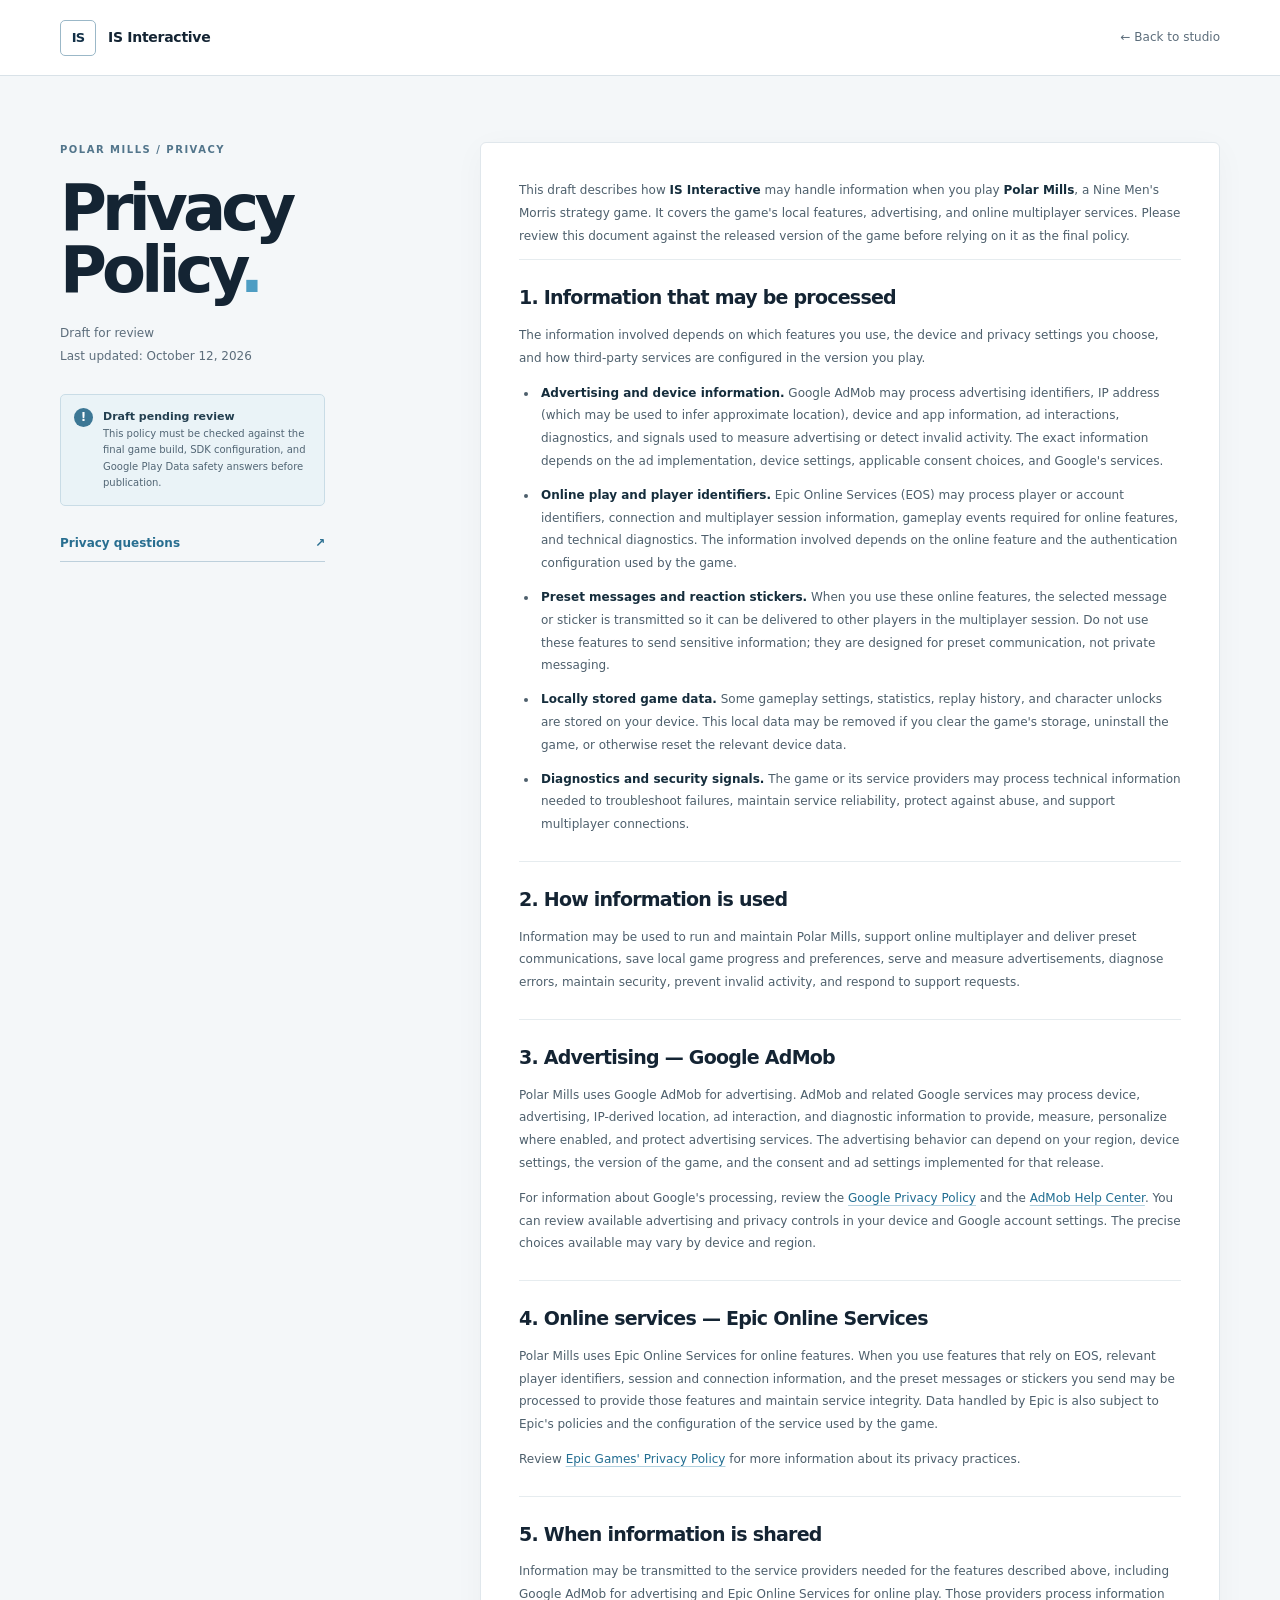
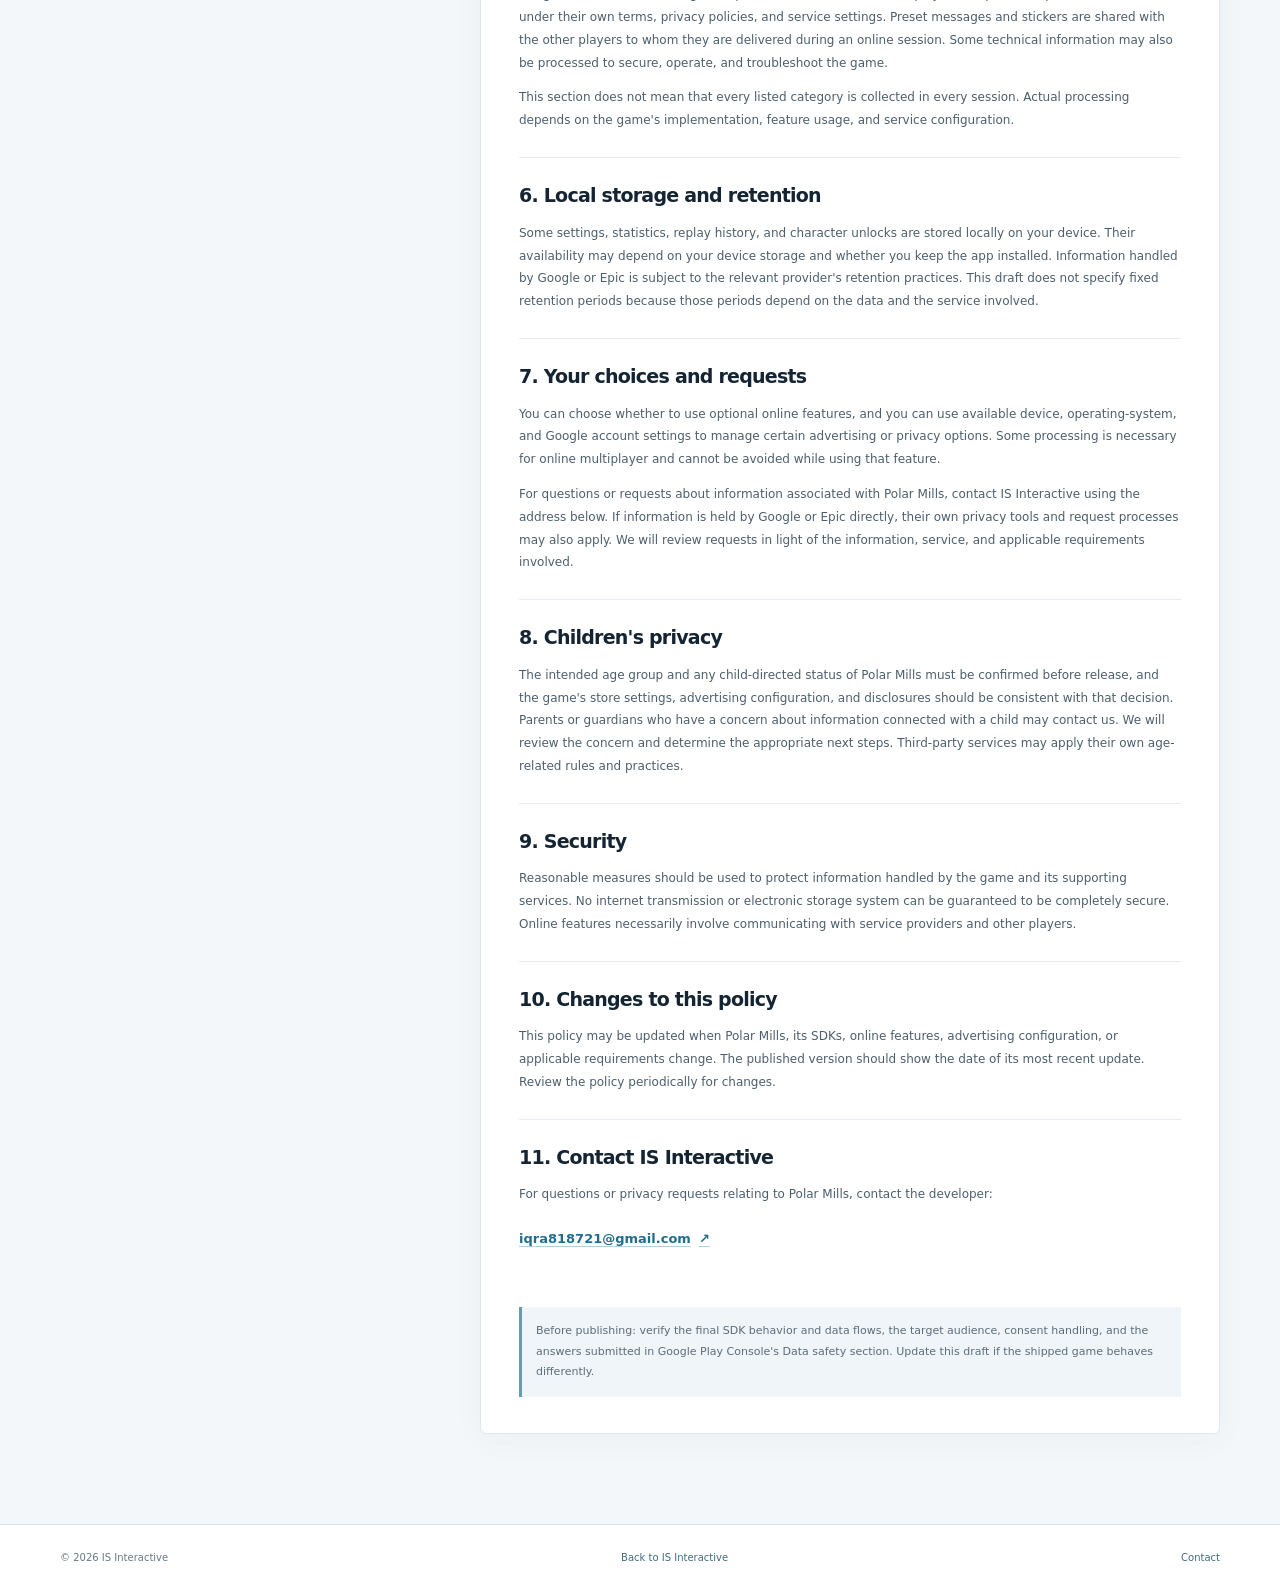
==== privacy/polar-mills/index.html @ 80181582 "Add files via upload" ====
<!doctype html>
<html lang="en">
<head>
  <meta charset="utf-8">
  <meta name="viewport" content="width=device-width, initial-scale=1">
  <meta name="theme-color" content="#f4f7f9">
  <meta name="description" content="Draft privacy policy for Polar Mills by IS Interactive. Includes advertising and online services information.">
  <title>Polar Mills Privacy Policy — IS Interactive</title>
  <link rel="icon" href="../../assets/mark.svg" type="image/svg+xml">
  <link rel="stylesheet" href="../../styles.css">
  <link rel="stylesheet" href="policy.css">
</head>
<body class="policy-body">
  <a class="skip-link policy-skip" href="#policy">Skip to policy</a>
  <header class="policy-header">
    <div class="container policy-nav">
      <a class="brand policy-brand" href="../../index.html" aria-label="IS Interactive home"><span class="brand-mark" aria-hidden="true">IS</span><span class="brand-name">IS Interactive</span></a>
      <a class="back-link" href="../../index.html">← Back to studio</a>
    </div>
  </header>
  <main class="container policy-layout" id="policy">
    <aside class="policy-aside">
      <p class="policy-eyebrow">POLAR MILLS / PRIVACY</p>
      <h1>Privacy<br>Policy<span>.</span></h1>
      <p class="policy-meta">Draft for review<br>Last updated: October 12, 2026</p>
      <div class="review-note"><span class="review-icon">!</span><p><strong>Draft pending review</strong><br>This policy must be checked against the final game build, SDK configuration, and Google Play Data safety answers before publication.</p></div>
      <a class="policy-contact" href="mailto:iqra818721@gmail.com">Privacy questions <span>↗</span></a>
    </aside>
    <article class="policy-content">
      <p class="policy-intro">This draft describes how <strong>IS Interactive</strong> may handle information when you play <strong>Polar Mills</strong>, a Nine Men's Morris strategy game. It covers the game's local features, advertising, and online multiplayer services. Please review this document against the released version of the game before relying on it as the final policy.</p>

      <section>
        <h2>1. Information that may be processed</h2>
        <p>The information involved depends on which features you use, the device and privacy settings you choose, and how third-party services are configured in the version you play.</p>
        <ul>
          <li><strong>Advertising and device information.</strong> Google AdMob may process advertising identifiers, IP address (which may be used to infer approximate location), device and app information, ad interactions, diagnostics, and signals used to measure advertising or detect invalid activity. The exact information depends on the ad implementation, device settings, applicable consent choices, and Google's services.</li>
          <li><strong>Online play and player identifiers.</strong> Epic Online Services (EOS) may process player or account identifiers, connection and multiplayer session information, gameplay events required for online features, and technical diagnostics. The information involved depends on the online feature and the authentication configuration used by the game.</li>
          <li><strong>Preset messages and reaction stickers.</strong> When you use these online features, the selected message or sticker is transmitted so it can be delivered to other players in the multiplayer session. Do not use these features to send sensitive information; they are designed for preset communication, not private messaging.</li>
          <li><strong>Locally stored game data.</strong> Some gameplay settings, statistics, replay history, and character unlocks are stored on your device. This local data may be removed if you clear the game's storage, uninstall the game, or otherwise reset the relevant device data.</li>
          <li><strong>Diagnostics and security signals.</strong> The game or its service providers may process technical information needed to troubleshoot failures, maintain service reliability, protect against abuse, and support multiplayer connections.</li>
        </ul>
      </section>

      <section>
        <h2>2. How information is used</h2>
        <p>Information may be used to run and maintain Polar Mills, support online multiplayer and deliver preset communications, save local game progress and preferences, serve and measure advertisements, diagnose errors, maintain security, prevent invalid activity, and respond to support requests.</p>
      </section>

      <section>
        <h2>3. Advertising — Google AdMob</h2>
        <p>Polar Mills uses Google AdMob for advertising. AdMob and related Google services may process device, advertising, IP-derived location, ad interaction, and diagnostic information to provide, measure, personalize where enabled, and protect advertising services. The advertising behavior can depend on your region, device settings, the version of the game, and the consent and ad settings implemented for that release.</p>
        <p>For information about Google's processing, review the <a href="https://policies.google.com/privacy" target="_blank" rel="noopener noreferrer">Google Privacy Policy</a> and the <a href="https://support.google.com/admob/" target="_blank" rel="noopener noreferrer">AdMob Help Center</a>. You can review available advertising and privacy controls in your device and Google account settings. The precise choices available may vary by device and region.</p>
      </section>

      <section>
        <h2>4. Online services — Epic Online Services</h2>
        <p>Polar Mills uses Epic Online Services for online features. When you use features that rely on EOS, relevant player identifiers, session and connection information, and the preset messages or stickers you send may be processed to provide those features and maintain service integrity. Data handled by Epic is also subject to Epic's policies and the configuration of the service used by the game.</p>
        <p>Review <a href="https://www.epicgames.com/site/en-US/privacypolicy" target="_blank" rel="noopener noreferrer">Epic Games' Privacy Policy</a> for more information about its privacy practices.</p>
      </section>

      <section>
        <h2>5. When information is shared</h2>
        <p>Information may be transmitted to the service providers needed for the features described above, including Google AdMob for advertising and Epic Online Services for online play. Those providers process information under their own terms, privacy policies, and service settings. Preset messages and stickers are shared with the other players to whom they are delivered during an online session. Some technical information may also be processed to secure, operate, and troubleshoot the game.</p>
        <p>This section does not mean that every listed category is collected in every session. Actual processing depends on the game's implementation, feature usage, and service configuration.</p>
      </section>

      <section>
        <h2>6. Local storage and retention</h2>
        <p>Some settings, statistics, replay history, and character unlocks are stored locally on your device. Their availability may depend on your device storage and whether you keep the app installed. Information handled by Google or Epic is subject to the relevant provider's retention practices. This draft does not specify fixed retention periods because those periods depend on the data and the service involved.</p>
      </section>

      <section>
        <h2>7. Your choices and requests</h2>
        <p>You can choose whether to use optional online features, and you can use available device, operating-system, and Google account settings to manage certain advertising or privacy options. Some processing is necessary for online multiplayer and cannot be avoided while using that feature.</p>
        <p>For questions or requests about information associated with Polar Mills, contact IS Interactive using the address below. If information is held by Google or Epic directly, their own privacy tools and request processes may also apply. We will review requests in light of the information, service, and applicable requirements involved.</p>
      </section>

      <section>
        <h2>8. Children's privacy</h2>
        <p>The intended age group and any child-directed status of Polar Mills must be confirmed before release, and the game's store settings, advertising configuration, and disclosures should be consistent with that decision. Parents or guardians who have a concern about information connected with a child may contact us. We will review the concern and determine the appropriate next steps. Third-party services may apply their own age-related rules and practices.</p>
      </section>

      <section>
        <h2>9. Security</h2>
        <p>Reasonable measures should be used to protect information handled by the game and its supporting services. No internet transmission or electronic storage system can be guaranteed to be completely secure. Online features necessarily involve communicating with service providers and other players.</p>
      </section>

      <section>
        <h2>10. Changes to this policy</h2>
        <p>This policy may be updated when Polar Mills, its SDKs, online features, advertising configuration, or applicable requirements change. The published version should show the date of its most recent update. Review the policy periodically for changes.</p>
      </section>

      <section class="policy-contact-section">
        <h2>11. Contact IS Interactive</h2>
        <p>For questions or privacy requests relating to Polar Mills, contact the developer:</p>
        <a class="policy-email" href="mailto:iqra818721@gmail.com">iqra818721@gmail.com <span>↗</span></a>
      </section>
      <p class="policy-disclaimer">Before publishing: verify the final SDK behavior and data flows, the target audience, consent handling, and the answers submitted in Google Play Console's Data safety section. Update this draft if the shipped game behaves differently.</p>
    </article>
  </main>
  <footer class="policy-footer"><div class="container"><span>© 2026 IS Interactive</span><a href="../../index.html">Back to IS Interactive</a><a href="mailto:iqra818721@gmail.com">Contact</a></div></footer>
</body>
</html>
---- styles.css ----
:root {
  color-scheme: dark;
  --bg: #09131e;
  --bg-alt: #0d1a27;
  --panel: #101f2d;
  --panel-soft: #132536;
  --line: rgba(185, 219, 237, .16);
  --text: #f3f7fb;
  --muted: #a8bac8;
  --muted-dim: #718595;
  --ice: #a9d9ee;
  --ice-strong: #c7ecf8;
  --ink: #0a1925;
  --max: 1160px;
  --radius: 8px;
  font-family: Inter, ui-sans-serif, system-ui, -apple-system, BlinkMacSystemFont, "Segoe UI", sans-serif;
  font-synthesis: none;
  text-rendering: optimizeLegibility;
  -webkit-font-smoothing: antialiased;
}
* { box-sizing: border-box; }
html { scroll-behavior: smooth; scroll-padding-top: 88px; }
body { margin: 0; background: var(--bg); color: var(--text); font-size: 15px; line-height: 1.65; }
a { color: inherit; text-decoration: none; }
button, a { -webkit-tap-highlight-color: transparent; }
button, input { font: inherit; }
::selection { background: rgba(169,217,238,.25); color: #fff; }
.container { width: min(var(--max), calc(100% - 64px)); margin-inline: auto; }
.skip-link { position: absolute; z-index: 50; top: -60px; left: 20px; padding: 10px 14px; background: var(--ice); color: var(--ink); border-radius: 5px; }
.skip-link:focus { top: 12px; }
.site-header { position: sticky; top: 0; z-index: 20; border-bottom: 1px solid var(--line); background: rgba(9,19,30,.94); backdrop-filter: blur(12px); }
.nav-wrap { min-height: 78px; display: flex; align-items: center; justify-content: space-between; gap: 32px; }
.brand { display: inline-flex; align-items: center; gap: 12px; flex-shrink: 0; }
.brand-mark { display: grid; place-items: center; width: 36px; height: 36px; border: 1px solid rgba(169,217,238,.7); border-radius: 5px; color: var(--ice-strong); font-size: 13px; font-weight: 750; letter-spacing: -.07em; }
.brand-name { font-size: 14px; font-weight: 650; letter-spacing: -.02em; }
.primary-nav { display: flex; align-items: center; gap: 34px; }
.primary-nav a, .footer-nav a { color: var(--muted); font-size: 13px; transition: color .18s ease; }
.primary-nav a:hover, .footer-nav a:hover { color: var(--ice-strong); }
.menu-toggle { display: none; width: 42px; height: 42px; padding: 12px 9px; border: 1px solid var(--line); border-radius: 5px; background: transparent; cursor: pointer; }
.menu-toggle span { display: block; height: 1px; background: var(--text); margin: 5px 0; transition: transform .2s ease; }
.hero { position: relative; min-height: 625px; padding-top: 105px; padding-bottom: 90px; display: grid; grid-template-columns: 1.1fr .9fr; align-items: center; gap: 52px; }
.hero-copy { max-width: 600px; position: relative; z-index: 2; }
.eyebrow { margin: 0 0 20px; color: var(--muted); font-size: 10px; font-weight: 650; letter-spacing: .17em; line-height: 1.6; }
.eyebrow-line { display: inline-block; vertical-align: 3px; width: 28px; height: 1px; margin-right: 9px; background: var(--ice); }
h1, h2, h3, p { margin-top: 0; }
.hero h1 { margin: 0; font-size: clamp(4.5rem, 7.7vw, 7.2rem); line-height: .92; letter-spacing: -.085em; font-weight: 650; }
.hero h1 span { color: var(--ice); }
.hero-tagline { margin: 28px 0 13px; font-size: clamp(1.15rem, 2.1vw, 1.5rem); font-weight: 500; letter-spacing: -.035em; }
.hero-description { max-width: 430px; color: var(--muted); font-size: 15px; line-height: 1.8; margin-bottom: 28px; }
.button { display: inline-flex; align-items: center; justify-content: center; gap: 18px; min-height: 48px; padding: 0 18px; border: 1px solid transparent; border-radius: 4px; font-size: 12px; font-weight: 650; transition: background .18s ease, border-color .18s ease, transform .18s ease; }
.button-primary { background: var(--ice); color: var(--ink); }
.button-primary:hover { background: var(--ice-strong); transform: translateY(-1px); }
.hero-signature { position: relative; width: min(100%, 420px); aspect-ratio: 1/1; justify-self: end; display: flex; flex-direction: column; justify-content: space-between; padding: 22px; border: 1px solid var(--line); border-radius: 7px; background: linear-gradient(145deg, rgba(18,39,55,.75), rgba(9,19,30,.38)); overflow: hidden; }
.hero-signature::before { content: ""; position: absolute; width: 270px; height: 270px; right: -110px; top: -90px; border: 1px solid rgba(169,217,238,.12); border-radius: 50%; }
.signature-top, .signature-bottom, .art-topline { display: flex; justify-content: space-between; gap: 16px; color: var(--muted-dim); font-size: 9px; letter-spacing: .14em; font-weight: 650; }
.signature-art { position: relative; width: 100%; max-width: 285px; aspect-ratio: 1; margin: auto; display: grid; place-items: center; }
.orbit { position: absolute; border: 1px solid rgba(169,217,238,.24); border-radius: 50%; }
.orbit-one { inset: 3%; }
.orbit-two { inset: 16%; border-style: dashed; border-color: rgba(169,217,238,.17); }
.signature-core { font-size: clamp(5.5rem, 10vw, 8rem); font-weight: 600; letter-spacing: -.12em; padding-right: .12em; color: #d7f0f9; line-height: 1; }
.signature-core span { color: var(--ice); }
.orbit-dot { position: absolute; width: 8px; height: 8px; border-radius: 50%; background: var(--ice); box-shadow: 0 0 0 6px rgba(169,217,238,.08); }
.dot-one { top: 13%; right: 22%; }.dot-two { bottom: 18%; left: 4%; }
.hero-foot { position: absolute; left: 0; right: 0; bottom: 30px; padding-top: 17px; border-top: 1px solid var(--line); display: flex; justify-content: space-between; gap: 20px; color: var(--muted-dim); font-size: 9px; letter-spacing: .15em; font-weight: 650; }
.hero-foot a { color: var(--muted); transition: color .18s ease; }.hero-foot a:hover { color: var(--ice); }
.section { padding: 100px 0; border-top: 1px solid var(--line); }
.games-section { background: #0b1723; }
.section-heading { display: flex; justify-content: space-between; align-items: end; gap: 32px; margin-bottom: 42px; }
.section-index { display: inline-grid; place-items: center; width: 24px; height: 24px; margin-right: 9px; border: 1px solid rgba(169,217,238,.38); border-radius: 3px; color: var(--ice); font-size: 9px; letter-spacing: 0; }
h2 { margin-bottom: 0; font-size: clamp(2.45rem, 4.7vw, 4rem); line-height: 1.03; font-weight: 600; letter-spacing: -.07em; }
.heading-period { color: var(--ice); }
.section-intro { max-width: 280px; margin: 0 0 5px; color: var(--muted); font-size: 13px; line-height: 1.75; }
.game-card { display: grid; grid-template-columns: .93fr 1.07fr; min-height: 540px; overflow: hidden; border: 1px solid var(--line); border-radius: var(--radius); background: var(--panel); }
.game-card-copy { padding: clamp(28px, 4vw, 48px); display: flex; align-items: flex-start; flex-direction: column; }
.game-kicker { width: 100%; display: flex; align-items: center; gap: 9px; color: var(--muted); font-size: 9px; font-weight: 700; letter-spacing: .13em; }
.status-dot { width: 6px; height: 6px; background: var(--ice); border-radius: 50%; }
.game-number { margin-left: auto; color: var(--muted-dim); font-weight: 550; }
.game-card h3 { margin: 32px 0 4px; font-size: clamp(2.6rem, 4.2vw, 3.85rem); line-height: 1; letter-spacing: -.07em; font-weight: 600; }
.game-subtitle { color: var(--ice); font-size: 13px; margin: 9px 0 18px; }
.game-description { margin-bottom: 22px; max-width: 440px; color: var(--muted); font-size: 13px; line-height: 1.8; }
.feature-list { margin: 0 0 29px; padding: 0; list-style: none; display: grid; grid-template-columns: 1fr 1fr; gap: 10px 17px; width: 100%; }
.feature-list li { position: relative; padding-left: 14px; color: #d8e2e9; font-size: 11px; line-height: 1.55; }
.feature-list li::before { content: ""; position: absolute; top: .65em; left: 0; width: 5px; height: 5px; border: 1px solid var(--ice); border-radius: 50%; }
.game-card-actions { margin-top: auto; display: flex; align-items: center; flex-wrap: wrap; gap: 18px; width: 100%; }
.button-coming { min-height: 45px; color: #9fb0bd; background: rgba(255,255,255,.025); border-color: var(--line); gap: 14px; cursor: default; }
.engine-note { display: inline-flex; align-items: center; gap: 8px; color: var(--muted-dim); font-size: 8px; letter-spacing: .1em; font-weight: 700; }
.engine-mark { display: inline-grid; place-items: center; width: 18px; height: 18px; background: #29485d; border-radius: 3px; color: #e9f7fc; font-size: 11px; font-style: italic; }
.game-art { position: relative; min-height: 540px; overflow: hidden; padding: 22px; display: flex; flex-direction: column; justify-content: space-between; background: #122a3a; border-left: 1px solid var(--line); }
.game-art::before { content: ""; position: absolute; inset: 0; background: radial-gradient(ellipse at 48% 36%, rgba(139,185,208,.17), transparent 62%); pointer-events: none; }
.art-topline { position: relative; z-index: 1; color: rgba(218,241,250,.6); }
.board-illustration { position: relative; z-index: 1; display: block; width: 100%; max-width: 580px; max-height: 445px; margin: 10px auto; }
.art-note { position: relative; z-index: 2; display: flex; align-items: center; gap: 11px; padding: 11px 13px; background: rgba(6,19,29,.72); border: 1px solid rgba(190,225,240,.16); border-radius: 4px; backdrop-filter: blur(6px); }
.placeholder-icon { display: grid; place-items: center; flex-shrink: 0; width: 29px; height: 29px; border: 1px dashed rgba(169,217,238,.55); border-radius: 3px; color: var(--ice); font-size: 19px; }
.art-note strong, .art-note small { display: block; }.art-note strong { font-size: 11px; font-weight: 600; }.art-note small { margin-top: 1px; color: var(--muted); font-size: 10px; }
.future-note { display: flex; justify-content: space-between; gap: 22px; margin: 22px 0 0; padding: 19px 0 0; border-top: 1px solid var(--line); color: var(--muted-dim); font-size: 10px; }.future-note span:first-child { color: var(--ice); letter-spacing: .12em; font-weight: 700; }
.about-section { background: var(--bg); }
.about-grid { display: grid; grid-template-columns: 1fr 1fr; gap: 80px; }
.about-copy { padding-top: 32px; max-width: 510px; }
.about-lead { margin: 0 0 22px; font-size: clamp(1.75rem, 3.4vw, 2.65rem); line-height: 1.2; letter-spacing: -.06em; font-weight: 550; }
.about-lead span { color: var(--ice); }
.about-copy > p:not(.about-lead) { color: var(--muted); max-width: 470px; font-size: 14px; line-height: 1.9; }
.about-rule { width: 100%; height: 1px; margin: 40px 0 14px; background: var(--line); }
.about-meta { display: flex; justify-content: space-between; gap: 15px; color: var(--muted-dim); font-size: 9px; letter-spacing: .1em; }
.contact-section { background: #0b1723; }
.contact-panel { display: grid; grid-template-columns: 1fr .72fr; align-items: end; gap: 50px; padding: clamp(30px, 5.5vw, 65px); border: 1px solid var(--line); background: var(--panel); border-radius: var(--radius); }
.contact-panel h2 { max-width: 570px; }
.contact-copy { max-width: 380px; margin: 20px 0 0; color: var(--muted); font-size: 13px; }
.contact-action { display: flex; align-items: flex-start; flex-direction: column; gap: 17px; }
.email-address { display: inline-block; color: var(--ice); font-size: clamp(1rem, 1.6vw, 1.25rem); letter-spacing: -.02em; word-break: break-word; }.email-address span { padding-left: 6px; }
.site-footer { border-top: 1px solid var(--line); padding: 31px 0 22px; }
.footer-main { display: grid; grid-template-columns: 1fr 1fr auto; align-items: center; gap: 24px; padding-bottom: 27px; }
.footer-brand { width: fit-content; }.footer-brand .brand-mark { width: 31px; height: 31px; }.footer-tagline { color: var(--muted); font-size: 11px; }
.footer-nav { display: flex; gap: 20px; align-items: center; }
.footer-nav a { font-size: 11px; white-space: nowrap; }
.footer-bottom { display: flex; justify-content: space-between; gap: 18px; padding-top: 18px; border-top: 1px solid var(--line); color: var(--muted-dim); font-size: 9px; }
/* Content must remain visible even when JavaScript or IntersectionObserver is unavailable. */
.reveal,
.js-motion .reveal,
.js-motion .reveal.is-visible { opacity: 1; transform: none; }
.reveal { transition: opacity .25s ease, transform .25s ease; }
@media (max-width: 900px) {
  .hero { min-height: 570px; grid-template-columns: 1.05fr .95fr; gap: 28px; padding-top: 86px; }
  .hero-signature { padding: 16px; }
  .game-card { grid-template-columns: 1fr; }
  .game-card-copy { min-height: auto; }
  .game-art { min-height: 460px; border-left: 0; border-top: 1px solid var(--line); }
  .board-illustration { max-height: 390px; }
  .about-grid { gap: 40px; }
  .footer-main { grid-template-columns: 1fr 1fr; }
  .footer-nav { grid-column: 1 / -1; }
}
@media (max-width: 640px) {
  .container { width: min(var(--max), calc(100% - 40px)); }
  .nav-wrap { min-height: 68px; }
  .menu-toggle { display: block; }
  .primary-nav { display: none; position: absolute; top: 67px; left: 0; right: 0; padding: 13px 20px 20px; background: var(--bg); border-bottom: 1px solid var(--line); flex-direction: column; align-items: stretch; gap: 0; }
  .primary-nav.is-open { display: flex; }
  .primary-nav a { padding: 12px 0; border-top: 1px solid var(--line); }
  .menu-toggle[aria-expanded="true"] span:first-child { transform: translateY(3px) rotate(45deg); }
  .menu-toggle[aria-expanded="true"] span:last-child { transform: translateY(-3px) rotate(-45deg); }
  .hero { display: flex; flex-direction: column; align-items: stretch; gap: 36px; min-height: auto; padding-top: 73px; padding-bottom: 88px; }
  .hero h1 { font-size: clamp(4.2rem, 17vw, 6rem); }
  .hero-description { font-size: 14px; max-width: 410px; }
  .hero-signature { width: min(100%, 340px); align-self: center; }
  .signature-core { font-size: 6.2rem; }
  .hero-foot { bottom: 23px; font-size: 8px; letter-spacing: .09em; }
  .hero-foot span:first-child { max-width: 190px; }
  .section { padding: 72px 0; }
  .section-heading { align-items: flex-start; flex-direction: column; gap: 16px; margin-bottom: 28px; }
  .section-intro { max-width: none; }
  h2 { font-size: clamp(2.5rem, 11vw, 3.8rem); }
  .game-card-copy { padding: 26px 22px 30px; }
  .game-card h3 { margin-top: 27px; font-size: 3.15rem; }
  .game-number { font-size: 8px; }
  .feature-list { grid-template-columns: 1fr; gap: 9px; }
  .game-card-actions { align-items: flex-start; flex-direction: column; gap: 12px; }
  .game-art { min-height: 365px; padding: 14px; }
  .art-topline { font-size: 8px; letter-spacing: .1em; }
  .board-illustration { max-height: 300px; }
  .art-note { padding: 9px; }
  .future-note { flex-direction: column; gap: 6px; }
  .about-grid { grid-template-columns: 1fr; gap: 22px; }
  .about-copy { padding-top: 0; }
  .about-meta { flex-direction: column; gap: 8px; }
  .contact-panel { grid-template-columns: 1fr; gap: 34px; padding: 28px 22px; }
  .contact-action { gap: 15px; }
  .footer-main { grid-template-columns: 1fr; gap: 18px; }
  .footer-tagline { margin-top: -9px; }
  .footer-nav { grid-column: auto; flex-wrap: wrap; gap: 13px 20px; }
  .footer-bottom { flex-direction: column; gap: 4px; }
}
@media (prefers-reduced-motion: reduce) {
  *, *::before, *::after { scroll-behavior: auto !important; transition-duration: .01ms !important; animation-duration: .01ms !important; animation-iteration-count: 1 !important; }
  .js-motion .reveal { opacity: 1; transform: none; }
}
---- privacy/polar-mills/policy.css ----
:root { color-scheme: light; }
.policy-body { color-scheme: light; --policy-ink: #142433; --policy-muted: #5c6d7b; --policy-line: #d9e2e8; background: #f4f7f9; color: var(--policy-ink); }
.policy-header { background: #fff; border-bottom: 1px solid var(--policy-line); }
.policy-nav { min-height: 75px; display: flex; align-items: center; justify-content: space-between; gap: 20px; }
.policy-brand .brand-mark { color: #123047; border-color: #9bb8c8; }.policy-brand .brand-name { color: #142433; }
.back-link { font-size: 12px; color: var(--policy-muted); transition: color .18s ease; }.back-link:hover { color: #1c6a90; }
.policy-layout { display: grid; grid-template-columns: 265px minmax(0, 740px); justify-content: space-between; align-items: start; gap: 64px; padding-top: 66px; padding-bottom: 90px; }
.policy-aside { position: sticky; top: 110px; }
.policy-eyebrow { margin: 0 0 18px; color: #52758b; font-size: 10px; font-weight: 750; letter-spacing: .15em; }
.policy-aside h1 { margin: 0 0 20px; font-size: clamp(2.9rem, 5vw, 4.5rem); font-weight: 650; line-height: .98; letter-spacing: -.075em; }.policy-aside h1 span { color: #4e9dc3; }
.policy-meta { color: var(--policy-muted); font-size: 12px; line-height: 1.9; }
.review-note { display: flex; align-items: flex-start; gap: 10px; margin-top: 26px; padding: 13px; border: 1px solid #c9dce6; border-radius: 5px; background: #eaf3f7; }.review-icon { display: grid; place-items: center; flex: 0 0 auto; width: 19px; height: 19px; border-radius: 50%; color: #fff; background: #3c7795; font-size: 12px; font-weight: 800; }.review-note p { margin: 0; color: #526675; font-size: 10px; line-height: 1.65; }.review-note strong { color: #233f50; font-size: 11px; }
.policy-contact { display: flex; justify-content: space-between; gap: 12px; margin-top: 28px; padding-bottom: 8px; border-bottom: 1px solid #bdd0dc; color: #286e90; font-size: 12px; font-weight: 650; }
.policy-content { padding: 36px 38px; border: 1px solid #e0e7ec; border-radius: 6px; background: #fff; box-shadow: 0 7px 32px rgba(18, 48, 67, .035); }
.policy-intro { margin: 0 0 33px; color: #3b4f5d; font-size: 15px; line-height: 1.9; }.policy-content strong { color: #152d3c; font-weight: 700; }
.policy-content section { padding: 25px 0; border-top: 1px solid #e6ecef; }.policy-content h2 { margin: 0 0 13px; font-size: 19px; font-weight: 650; line-height: 1.35; letter-spacing: -.04em; }.policy-content p, .policy-content li { color: #4d5f6c; font-size: 12px; line-height: 1.9; }.policy-content p { margin: 0 0 12px; }.policy-content section p:last-child { margin-bottom: 0; }.policy-content ul { margin: 10px 0 0; padding-left: 19px; }.policy-content li { margin-bottom: 11px; padding-left: 3px; }.policy-content li:last-child { margin-bottom: 0; }
.policy-content a { color: #216d91; text-decoration: underline; text-decoration-color: #b1d0df; text-underline-offset: 3px; }.policy-content a:hover { text-decoration-color: #216d91; }
.policy-email { display: inline-flex; align-items: center; gap: 8px; padding: 10px 0; font-size: 13px; font-weight: 700; }.policy-disclaimer { margin: 22px 0 0 !important; padding: 14px; border-left: 3px solid #679bb4; background: #eff5f8; color: #5c6d7b !important; font-size: 11px !important; }
.policy-footer { border-top: 1px solid var(--policy-line); background: #fff; }.policy-footer .container { min-height: 65px; display: flex; align-items: center; justify-content: space-between; gap: 16px; color: #687985; font-size: 10px; }.policy-footer a { color: #426b82; }
.policy-skip { color: var(--policy-ink); background: #d4ebf5; }
@media (max-width: 850px) { .policy-layout { grid-template-columns: 1fr; gap: 28px; padding-top: 44px; }.policy-aside { position: static; }.policy-aside h1 { font-size: 3.6rem; }.policy-aside .review-note { max-width: 500px; }.policy-contact { max-width: 320px; }.policy-content { padding: 28px; } }
@media (max-width: 540px) { .policy-nav { min-height: 68px; }.back-link { font-size: 11px; }.policy-layout { padding-top: 34px; padding-bottom: 55px; }.policy-aside h1 { font-size: 3.3rem; }.policy-content { padding: 22px 19px; }.policy-intro { font-size: 14px; }.policy-content h2 { font-size: 18px; }.policy-content p, .policy-content li { font-size: 12px; }.policy-footer .container { flex-wrap: wrap; padding-top: 15px; padding-bottom: 15px; } }
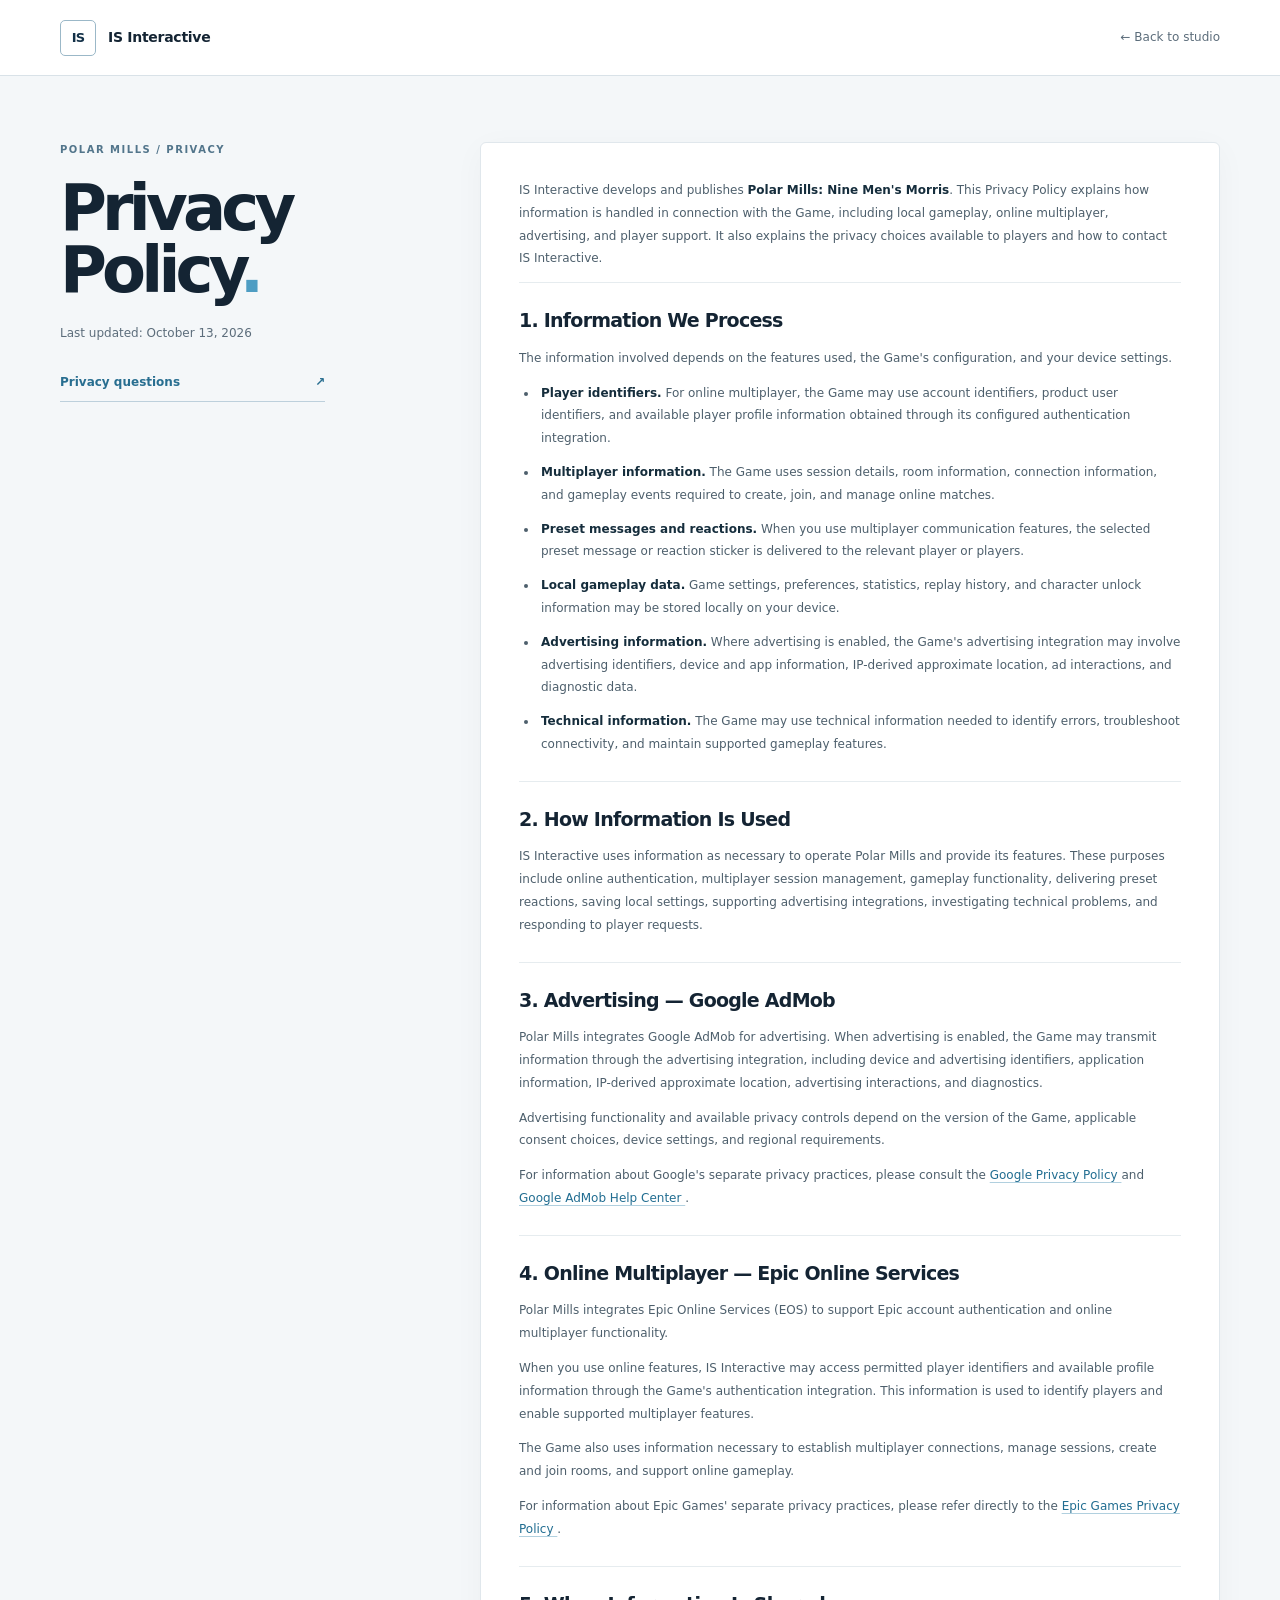
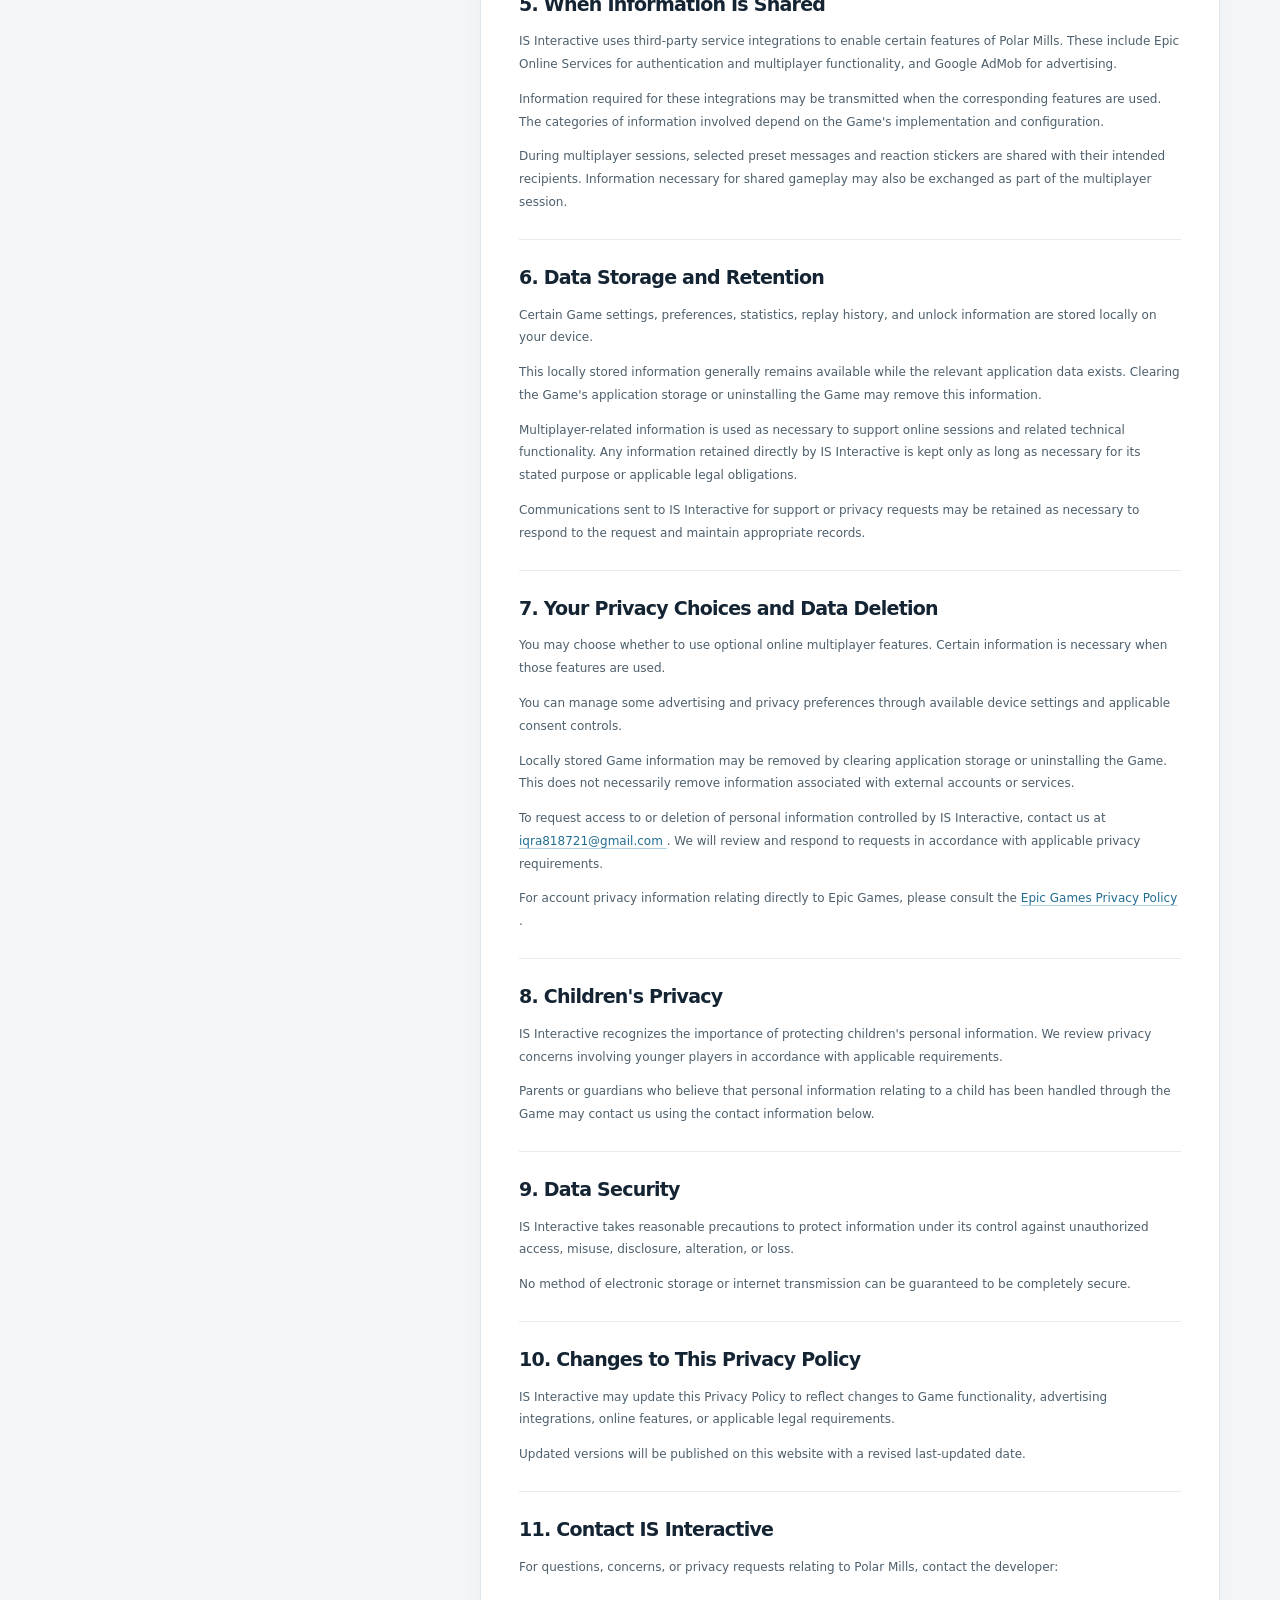
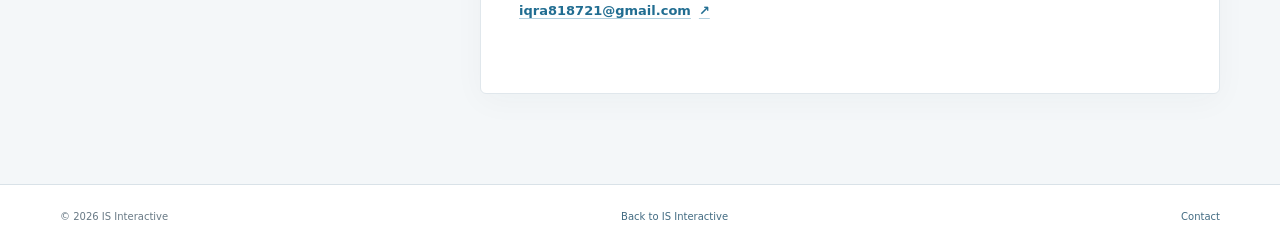
==== commit 1db09a94: "Fix Polar Mills privacy policy for Epic review.html" ====
--- a/privacy/polar-mills/index.html
+++ b/privacy/polar-mills/index.html
@@ -1,103 +1,367 @@
+
 <!doctype html>
 <html lang="en">
 <head>
   <meta charset="utf-8">
   <meta name="viewport" content="width=device-width, initial-scale=1">
   <meta name="theme-color" content="#f4f7f9">
-  <meta name="description" content="Draft privacy policy for Polar Mills by IS Interactive. Includes advertising and online services information.">
+  <meta name="description" content="Privacy Policy for Polar Mills: Nine Men's Morris by IS Interactive.">
   <title>Polar Mills Privacy Policy — IS Interactive</title>
   <link rel="icon" href="../../assets/mark.svg" type="image/svg+xml">
   <link rel="stylesheet" href="../../styles.css">
   <link rel="stylesheet" href="policy.css">
 </head>
+
 <body class="policy-body">
   <a class="skip-link policy-skip" href="#policy">Skip to policy</a>
+
   <header class="policy-header">
     <div class="container policy-nav">
-      <a class="brand policy-brand" href="../../index.html" aria-label="IS Interactive home"><span class="brand-mark" aria-hidden="true">IS</span><span class="brand-name">IS Interactive</span></a>
+      <a class="brand policy-brand" href="../../index.html" aria-label="IS Interactive home">
+        <span class="brand-mark" aria-hidden="true">IS</span>
+        <span class="brand-name">IS Interactive</span>
+      </a>
       <a class="back-link" href="../../index.html">← Back to studio</a>
     </div>
   </header>
+
   <main class="container policy-layout" id="policy">
+
     <aside class="policy-aside">
       <p class="policy-eyebrow">POLAR MILLS / PRIVACY</p>
       <h1>Privacy<br>Policy<span>.</span></h1>
-      <p class="policy-meta">Draft for review<br>Last updated: October 12, 2026</p>
-      <div class="review-note"><span class="review-icon">!</span><p><strong>Draft pending review</strong><br>This policy must be checked against the final game build, SDK configuration, and Google Play Data safety answers before publication.</p></div>
-      <a class="policy-contact" href="mailto:iqra818721@gmail.com">Privacy questions <span>↗</span></a>
+      <p class="policy-meta">Last updated: October 13, 2026</p>
+
+      <a class="policy-contact" href="mailto:iqra818721@gmail.com">
+        Privacy questions <span>↗</span>
+      </a>
     </aside>
+
     <article class="policy-content">
-      <p class="policy-intro">This draft describes how <strong>IS Interactive</strong> may handle information when you play <strong>Polar Mills</strong>, a Nine Men's Morris strategy game. It covers the game's local features, advertising, and online multiplayer services. Please review this document against the released version of the game before relying on it as the final policy.</p>
-
-      <section>
-        <h2>1. Information that may be processed</h2>
-        <p>The information involved depends on which features you use, the device and privacy settings you choose, and how third-party services are configured in the version you play.</p>
+
+      <p class="policy-intro">
+        IS Interactive develops and publishes
+        <strong>Polar Mills: Nine Men's Morris</strong>.
+        This Privacy Policy explains how information is handled
+        in connection with the Game, including local gameplay,
+        online multiplayer, advertising, and player support.
+        It also explains the privacy choices available to players
+        and how to contact IS Interactive.
+      </p>
+
+      <section>
+        <h2>1. Information We Process</h2>
+
+        <p>
+          The information involved depends on the features used,
+          the Game's configuration, and your device settings.
+        </p>
+
         <ul>
-          <li><strong>Advertising and device information.</strong> Google AdMob may process advertising identifiers, IP address (which may be used to infer approximate location), device and app information, ad interactions, diagnostics, and signals used to measure advertising or detect invalid activity. The exact information depends on the ad implementation, device settings, applicable consent choices, and Google's services.</li>
-          <li><strong>Online play and player identifiers.</strong> Epic Online Services (EOS) may process player or account identifiers, connection and multiplayer session information, gameplay events required for online features, and technical diagnostics. The information involved depends on the online feature and the authentication configuration used by the game.</li>
-          <li><strong>Preset messages and reaction stickers.</strong> When you use these online features, the selected message or sticker is transmitted so it can be delivered to other players in the multiplayer session. Do not use these features to send sensitive information; they are designed for preset communication, not private messaging.</li>
-          <li><strong>Locally stored game data.</strong> Some gameplay settings, statistics, replay history, and character unlocks are stored on your device. This local data may be removed if you clear the game's storage, uninstall the game, or otherwise reset the relevant device data.</li>
-          <li><strong>Diagnostics and security signals.</strong> The game or its service providers may process technical information needed to troubleshoot failures, maintain service reliability, protect against abuse, and support multiplayer connections.</li>
+          <li>
+            <strong>Player identifiers.</strong>
+            For online multiplayer, the Game may use account
+            identifiers, product user identifiers, and available
+            player profile information obtained through its
+            configured authentication integration.
+          </li>
+
+          <li>
+            <strong>Multiplayer information.</strong>
+            The Game uses session details, room information,
+            connection information, and gameplay events
+            required to create, join, and manage online matches.
+          </li>
+
+          <li>
+            <strong>Preset messages and reactions.</strong>
+            When you use multiplayer communication features,
+            the selected preset message or reaction sticker
+            is delivered to the relevant player or players.
+          </li>
+
+          <li>
+            <strong>Local gameplay data.</strong>
+            Game settings, preferences, statistics, replay
+            history, and character unlock information may
+            be stored locally on your device.
+          </li>
+
+          <li>
+            <strong>Advertising information.</strong>
+            Where advertising is enabled, the Game's advertising
+            integration may involve advertising identifiers,
+            device and app information, IP-derived approximate
+            location, ad interactions, and diagnostic data.
+          </li>
+
+          <li>
+            <strong>Technical information.</strong>
+            The Game may use technical information needed
+            to identify errors, troubleshoot connectivity,
+            and maintain supported gameplay features.
+          </li>
         </ul>
       </section>
 
       <section>
-        <h2>2. How information is used</h2>
-        <p>Information may be used to run and maintain Polar Mills, support online multiplayer and deliver preset communications, save local game progress and preferences, serve and measure advertisements, diagnose errors, maintain security, prevent invalid activity, and respond to support requests.</p>
+        <h2>2. How Information Is Used</h2>
+
+        <p>
+          IS Interactive uses information as necessary
+          to operate Polar Mills and provide its features.
+          These purposes include online authentication,
+          multiplayer session management, gameplay functionality,
+          delivering preset reactions, saving local settings,
+          supporting advertising integrations, investigating
+          technical problems, and responding to player requests.
+        </p>
       </section>
 
       <section>
         <h2>3. Advertising — Google AdMob</h2>
-        <p>Polar Mills uses Google AdMob for advertising. AdMob and related Google services may process device, advertising, IP-derived location, ad interaction, and diagnostic information to provide, measure, personalize where enabled, and protect advertising services. The advertising behavior can depend on your region, device settings, the version of the game, and the consent and ad settings implemented for that release.</p>
-        <p>For information about Google's processing, review the <a href="https://policies.google.com/privacy" target="_blank" rel="noopener noreferrer">Google Privacy Policy</a> and the <a href="https://support.google.com/admob/" target="_blank" rel="noopener noreferrer">AdMob Help Center</a>. You can review available advertising and privacy controls in your device and Google account settings. The precise choices available may vary by device and region.</p>
-      </section>
-
-      <section>
-        <h2>4. Online services — Epic Online Services</h2>
-        <p>Polar Mills uses Epic Online Services for online features. When you use features that rely on EOS, relevant player identifiers, session and connection information, and the preset messages or stickers you send may be processed to provide those features and maintain service integrity. Data handled by Epic is also subject to Epic's policies and the configuration of the service used by the game.</p>
-        <p>Review <a href="https://www.epicgames.com/site/en-US/privacypolicy" target="_blank" rel="noopener noreferrer">Epic Games' Privacy Policy</a> for more information about its privacy practices.</p>
-      </section>
-
-      <section>
-        <h2>5. When information is shared</h2>
-        <p>Information may be transmitted to the service providers needed for the features described above, including Google AdMob for advertising and Epic Online Services for online play. Those providers process information under their own terms, privacy policies, and service settings. Preset messages and stickers are shared with the other players to whom they are delivered during an online session. Some technical information may also be processed to secure, operate, and troubleshoot the game.</p>
-        <p>This section does not mean that every listed category is collected in every session. Actual processing depends on the game's implementation, feature usage, and service configuration.</p>
-      </section>
-
-      <section>
-        <h2>6. Local storage and retention</h2>
-        <p>Some settings, statistics, replay history, and character unlocks are stored locally on your device. Their availability may depend on your device storage and whether you keep the app installed. Information handled by Google or Epic is subject to the relevant provider's retention practices. This draft does not specify fixed retention periods because those periods depend on the data and the service involved.</p>
-      </section>
-
-      <section>
-        <h2>7. Your choices and requests</h2>
-        <p>You can choose whether to use optional online features, and you can use available device, operating-system, and Google account settings to manage certain advertising or privacy options. Some processing is necessary for online multiplayer and cannot be avoided while using that feature.</p>
-        <p>For questions or requests about information associated with Polar Mills, contact IS Interactive using the address below. If information is held by Google or Epic directly, their own privacy tools and request processes may also apply. We will review requests in light of the information, service, and applicable requirements involved.</p>
-      </section>
-
-      <section>
-        <h2>8. Children's privacy</h2>
-        <p>The intended age group and any child-directed status of Polar Mills must be confirmed before release, and the game's store settings, advertising configuration, and disclosures should be consistent with that decision. Parents or guardians who have a concern about information connected with a child may contact us. We will review the concern and determine the appropriate next steps. Third-party services may apply their own age-related rules and practices.</p>
-      </section>
-
-      <section>
-        <h2>9. Security</h2>
-        <p>Reasonable measures should be used to protect information handled by the game and its supporting services. No internet transmission or electronic storage system can be guaranteed to be completely secure. Online features necessarily involve communicating with service providers and other players.</p>
-      </section>
-
-      <section>
-        <h2>10. Changes to this policy</h2>
-        <p>This policy may be updated when Polar Mills, its SDKs, online features, advertising configuration, or applicable requirements change. The published version should show the date of its most recent update. Review the policy periodically for changes.</p>
+
+        <p>
+          Polar Mills integrates Google AdMob for advertising.
+          When advertising is enabled, the Game may transmit
+          information through the advertising integration,
+          including device and advertising identifiers,
+          application information, IP-derived approximate
+          location, advertising interactions, and diagnostics.
+        </p>
+
+        <p>
+          Advertising functionality and available privacy
+          controls depend on the version of the Game,
+          applicable consent choices, device settings,
+          and regional requirements.
+        </p>
+
+        <p>
+          For information about Google's separate privacy
+          practices, please consult the
+          <a href="https://policies.google.com/privacy"
+             target="_blank" rel="noopener noreferrer">
+            Google Privacy Policy
+          </a>
+          and
+          <a href="https://support.google.com/admob/"
+             target="_blank" rel="noopener noreferrer">
+            Google AdMob Help Center
+          </a>.
+        </p>
+      </section>
+
+      <section>
+        <h2>4. Online Multiplayer — Epic Online Services</h2>
+
+        <p>
+          Polar Mills integrates Epic Online Services (EOS)
+          to support Epic account authentication and online
+          multiplayer functionality.
+        </p>
+
+        <p>
+          When you use online features, IS Interactive may
+          access permitted player identifiers and available
+          profile information through the Game's authentication
+          integration. This information is used to identify
+          players and enable supported multiplayer features.
+        </p>
+
+        <p>
+          The Game also uses information necessary to establish
+          multiplayer connections, manage sessions, create
+          and join rooms, and support online gameplay.
+        </p>
+
+        <p>
+          For information about Epic Games' separate privacy
+          practices, please refer directly to the
+          <a href="https://www.epicgames.com/site/privacypolicy"
+             target="_blank" rel="noopener noreferrer">
+            Epic Games Privacy Policy
+          </a>.
+        </p>
+      </section>
+
+      <section>
+        <h2>5. When Information Is Shared</h2>
+
+        <p>
+          IS Interactive uses third-party service integrations
+          to enable certain features of Polar Mills.
+          These include Epic Online Services for authentication
+          and multiplayer functionality, and Google AdMob
+          for advertising.
+        </p>
+
+        <p>
+          Information required for these integrations may
+          be transmitted when the corresponding features
+          are used. The categories of information involved
+          depend on the Game's implementation and configuration.
+        </p>
+
+        <p>
+          During multiplayer sessions, selected preset messages
+          and reaction stickers are shared with their intended
+          recipients. Information necessary for shared gameplay
+          may also be exchanged as part of the multiplayer session.
+        </p>
+      </section>
+
+      <section>
+        <h2>6. Data Storage and Retention</h2>
+
+        <p>
+          Certain Game settings, preferences, statistics,
+          replay history, and unlock information are stored
+          locally on your device.
+        </p>
+
+        <p>
+          This locally stored information generally remains
+          available while the relevant application data exists.
+          Clearing the Game's application storage or uninstalling
+          the Game may remove this information.
+        </p>
+
+        <p>
+          Multiplayer-related information is used as necessary
+          to support online sessions and related technical
+          functionality. Any information retained directly
+          by IS Interactive is kept only as long as necessary
+          for its stated purpose or applicable legal obligations.
+        </p>
+
+        <p>
+          Communications sent to IS Interactive for support
+          or privacy requests may be retained as necessary
+          to respond to the request and maintain appropriate
+          records.
+        </p>
+      </section>
+
+      <section>
+        <h2>7. Your Privacy Choices and Data Deletion</h2>
+
+        <p>
+          You may choose whether to use optional online
+          multiplayer features. Certain information is
+          necessary when those features are used.
+        </p>
+
+        <p>
+          You can manage some advertising and privacy
+          preferences through available device settings
+          and applicable consent controls.
+        </p>
+
+        <p>
+          Locally stored Game information may be removed
+          by clearing application storage or uninstalling
+          the Game. This does not necessarily remove
+          information associated with external accounts
+          or services.
+        </p>
+
+        <p>
+          To request access to or deletion of personal
+          information controlled by IS Interactive,
+          contact us at
+          <a href="mailto:iqra818721@gmail.com">
+            iqra818721@gmail.com
+          </a>.
+          We will review and respond to requests in
+          accordance with applicable privacy requirements.
+        </p>
+
+        <p>
+          For account privacy information relating directly
+          to Epic Games, please consult the
+          <a href="https://www.epicgames.com/site/privacypolicy"
+             target="_blank" rel="noopener noreferrer">
+            Epic Games Privacy Policy
+          </a>.
+        </p>
+      </section>
+
+      <section>
+        <h2>8. Children's Privacy</h2>
+
+        <p>
+          IS Interactive recognizes the importance of
+          protecting children's personal information.
+          We review privacy concerns involving younger
+          players in accordance with applicable requirements.
+        </p>
+
+        <p>
+          Parents or guardians who believe that personal
+          information relating to a child has been handled
+          through the Game may contact us using the
+          contact information below.
+        </p>
+      </section>
+
+      <section>
+        <h2>9. Data Security</h2>
+
+        <p>
+          IS Interactive takes reasonable precautions
+          to protect information under its control
+          against unauthorized access, misuse,
+          disclosure, alteration, or loss.
+        </p>
+
+        <p>
+          No method of electronic storage or internet
+          transmission can be guaranteed to be
+          completely secure.
+        </p>
+      </section>
+
+      <section>
+        <h2>10. Changes to This Privacy Policy</h2>
+
+        <p>
+          IS Interactive may update this Privacy Policy
+          to reflect changes to Game functionality,
+          advertising integrations, online features,
+          or applicable legal requirements.
+        </p>
+
+        <p>
+          Updated versions will be published on this
+          website with a revised last-updated date.
+        </p>
       </section>
 
       <section class="policy-contact-section">
         <h2>11. Contact IS Interactive</h2>
-        <p>For questions or privacy requests relating to Polar Mills, contact the developer:</p>
-        <a class="policy-email" href="mailto:iqra818721@gmail.com">iqra818721@gmail.com <span>↗</span></a>
-      </section>
-      <p class="policy-disclaimer">Before publishing: verify the final SDK behavior and data flows, the target audience, consent handling, and the answers submitted in Google Play Console's Data safety section. Update this draft if the shipped game behaves differently.</p>
+
+        <p>
+          For questions, concerns, or privacy requests
+          relating to Polar Mills, contact the developer:
+        </p>
+
+        <a class="policy-email"
+           href="mailto:iqra818721@gmail.com">
+          iqra818721@gmail.com <span>↗</span>
+        </a>
+      </section>
+
     </article>
   </main>
-  <footer class="policy-footer"><div class="container"><span>© 2026 IS Interactive</span><a href="../../index.html">Back to IS Interactive</a><a href="mailto:iqra818721@gmail.com">Contact</a></div></footer>
+
+  <footer class="policy-footer">
+    <div class="container">
+      <span>© 2026 IS Interactive</span>
+      <a href="../../index.html">Back to IS Interactive</a>
+      <a href="mailto:iqra818721@gmail.com">Contact</a>
+    </div>
+  </footer>
+
 </body>
 </html>
